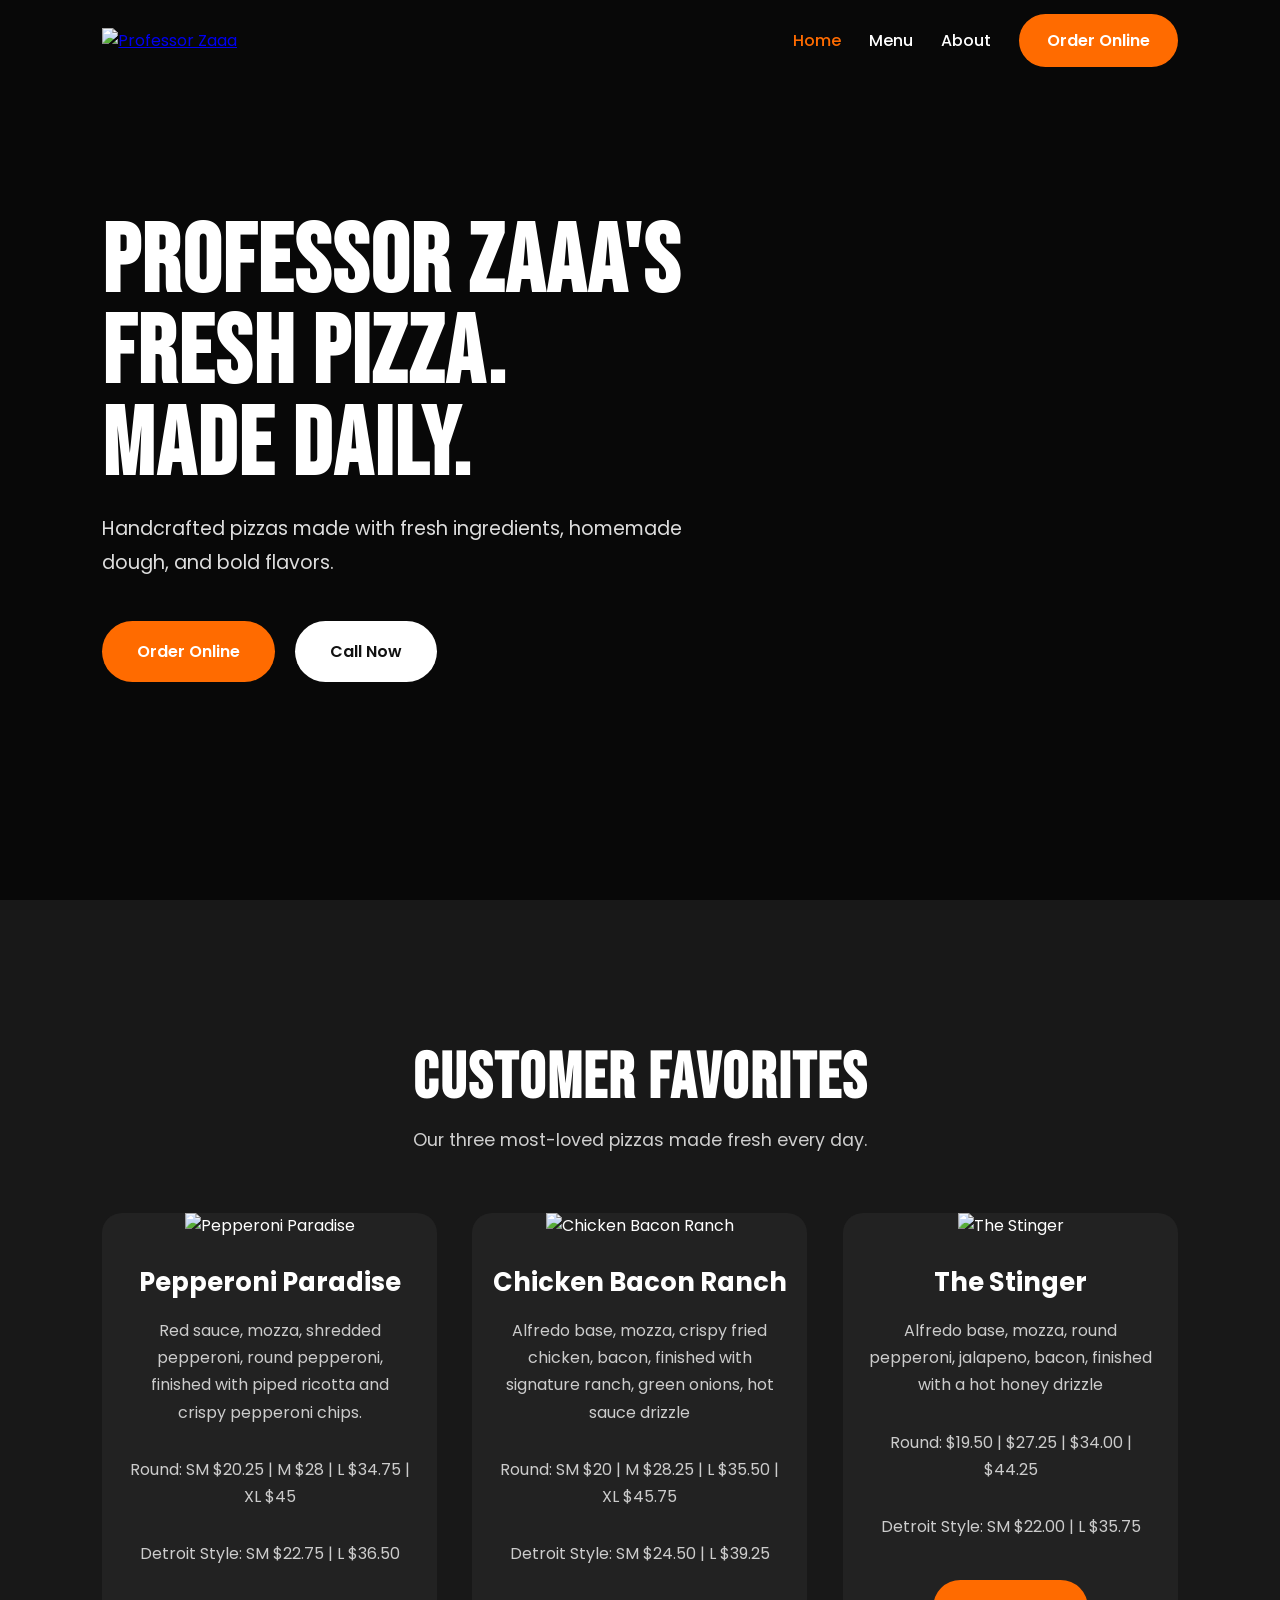
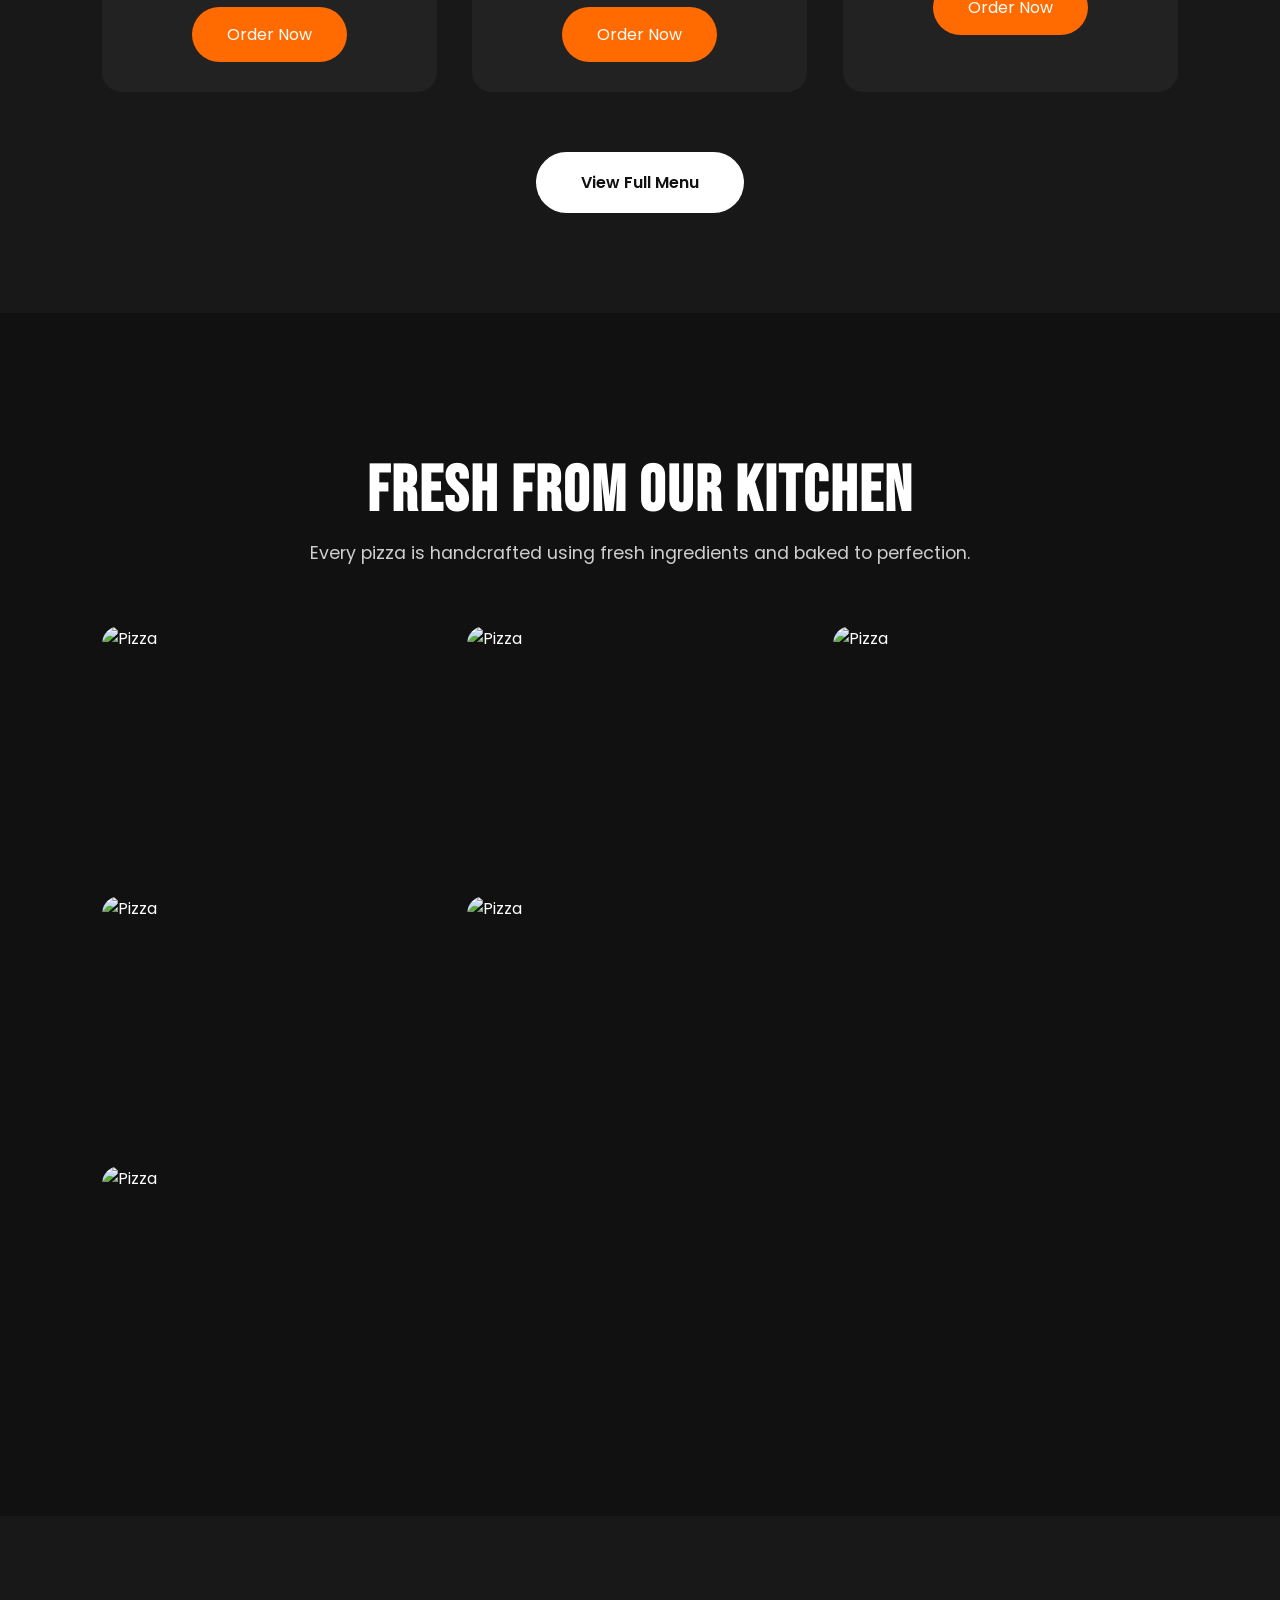
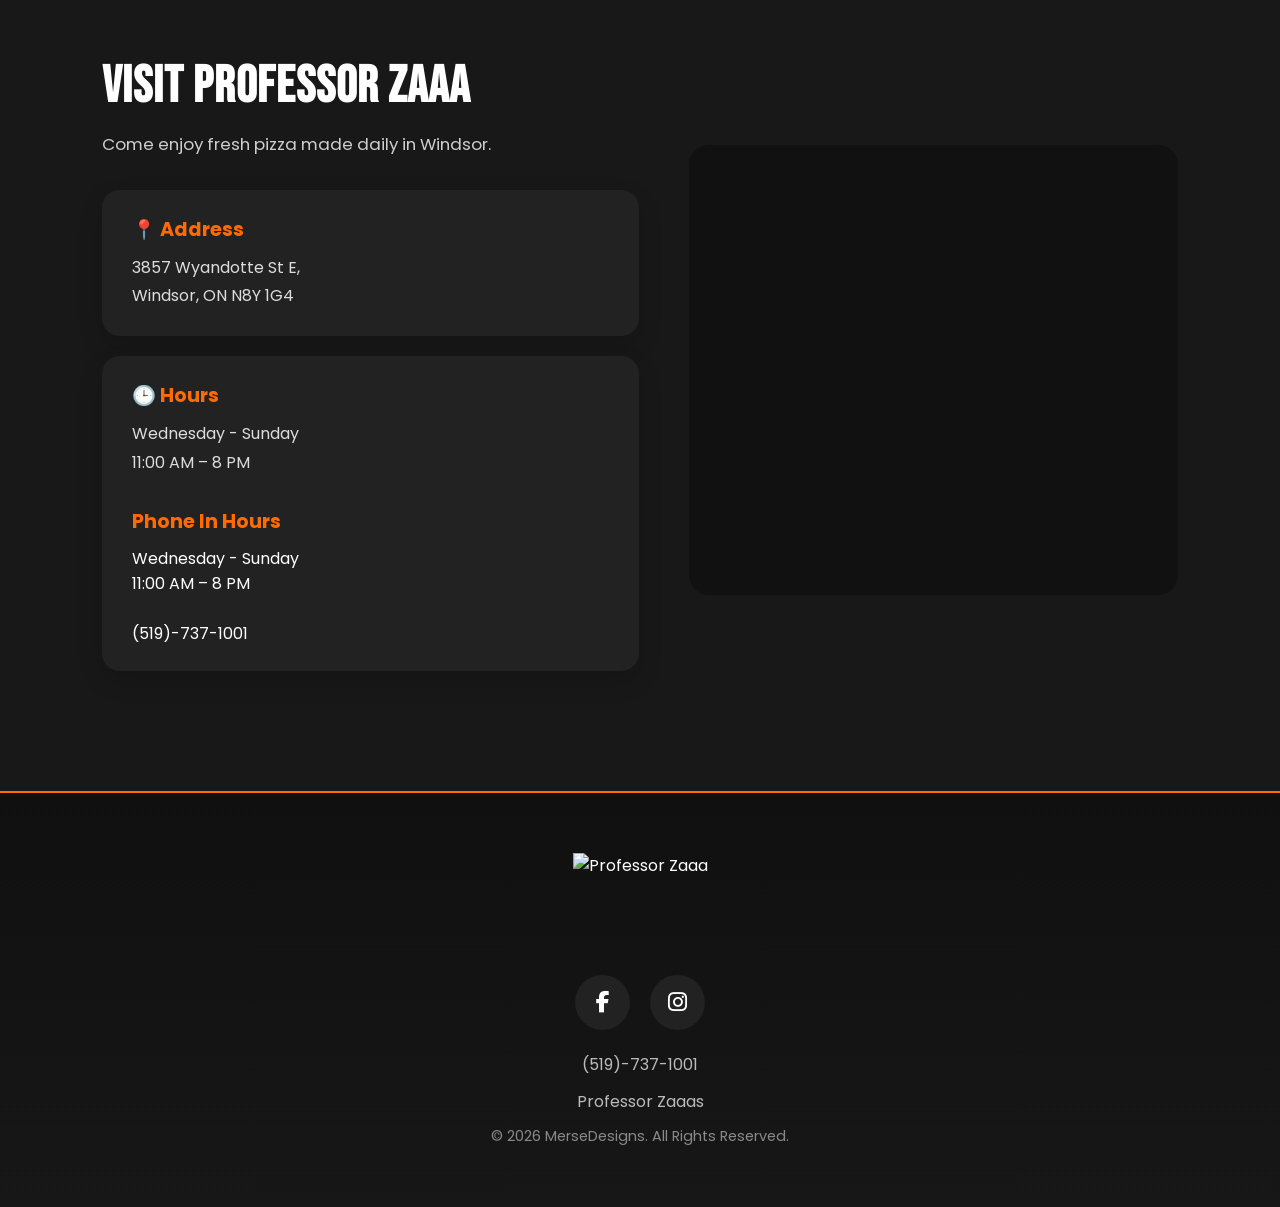
==== index.html @ fbc38f6f "base files uploaded" ====
<!DOCTYPE html>
<html lang="en">
<head>

<meta charset="UTF-8">
<meta name="viewport" content="width=device-width, initial-scale=1.0">

<title>Professor Zaaa | Windsor's Favorite Pizza</title>

<link rel="preconnect" href="https://fonts.googleapis.com">
<link rel="preconnect" href="https://fonts.gstatic.com" crossorigin>

<link href="https://fonts.googleapis.com/css2?family=Bebas+Neue&family=Poppins:wght@300;400;500;600;700&display=swap" rel="stylesheet">

<link rel="stylesheet" href="style.css">

<link rel="stylesheet" href="https://cdnjs.cloudflare.com/ajax/libs/font-awesome/6.5.2/css/all.min.css" crossorigin="anonymous" referrerpolicy="no-referrer">

</head>

<body>

<header>

<nav class="navbar">

<a href="#" class="logo">
<img src="img/cropped-cropped-professor-zaaa-colour-transparent-background.webp" alt="Professor Zaaa">
</a>

<ul class="nav-links">
    <li><a href="index.html" class="active">Home</a></li>
    <li><a href="menu.html">Menu</a></li>
    <li><a href="about.html">About</a></li>
    <li><a href="https://onlineordering.mealsy.ca/en/#/ProfessorZaaas/online/menus" class="order-link">Order Online</a></li>
</ul>

</nav>

</header>

<section class="hero">

<video autoplay muted loop playsinline>

<source src="assets/videos/hero.mp4" type="video/mp4">

</video>

<div class="overlay"></div>

<div class="hero-content">

<h1>Professor Zaaa's <br> Fresh Pizza.<br>Made Daily.</h1>

<p>
Handcrafted pizzas made with fresh ingredients,
homemade dough, and bold flavors.
</p>

<div class="buttons">

<a href="#https://onlineordering.mealsy.ca/en/#/ProfessorZaaas/online/menus" class="btn orange">
Order Online
</a>

<a href="tel:519-737-1001" class="btn dark">
Call Now
</a>

</div>

</div>

</section>

<section class="featured">

    <div class="section-title">

        <h2>Customer Favorites</h2>

        <p>Our three most-loved pizzas made fresh every day.</p>

    </div>

    <div class="pizza-grid">

        <div class="pizza-card">

            <img src="img/Pepperoni paradise.jpg" alt="Pepperoni Paradise">

            <h3>Pepperoni Paradise</h3>

            <p>Red sauce, mozza, shredded pepperoni, round pepperoni, finished with piped ricotta and crispy pepperoni chips.</p>
            <p>Round: SM $20.25 | M $28 | L $34.75 | XL $45</p>
            <p>Detroit Style: SM $22.75 | L $36.50</p>

            <span></span>

            <a href="#https://onlineordering.mealsy.ca/en/#/ProfessorZaaas/online/menus" class="order-card-btn">Order Now</a>

        </div>

        <div class="pizza-card">

            <img src="img/Chicken Bacon ranch.jpg" alt="Chicken Bacon Ranch">

            <h3>Chicken Bacon Ranch</h3>

            <p>Alfredo base, mozza, crispy fried chicken, bacon, finished with signature ranch, green onions, hot sauce drizzle</p>
            <p>Round: SM $20 | M $28.25 | L $35.50 | XL $45.75</p>
            <p>Detroit Style: SM $24.50 | L $39.25</p>

            <span></span>

            <a href="#" class="order-card-btn">Order Now</a>

        </div>

        <div class="pizza-card">

            <img src="img/The Stinger.jpg" alt="The Stinger">

            <h3>The Stinger</h3>

            <p>Alfredo base, mozza, round pepperoni, jalapeno, bacon, finished with a hot honey drizzle</p>
            <p>Round: $19.50 | $27.25 | $34.00 | $44.25</p>
            <p>Detroit Style: SM $22.00 | L $35.75</p>

            <span></span>

            <a href="#https://onlineordering.mealsy.ca/en/#/ProfessorZaaas/online/menus" class="order-card-btn">Order Now</a>

        </div>

    </div>

    <div class="menu-button">

        <a href="menu.html" class="view-menu-btn">
            View Full Menu
        </a>

    </div>

</section>

<!-- Gallery -->

<section class="gallery">

    <div class="section-title">

        <h2>Fresh From Our Kitchen</h2>

        <p>Every pizza is handcrafted using fresh ingredients and baked to perfection.</p>

    </div>

    <div class="gallery-grid">

        <div class="gallery-item">
            <img src="img/gallery_images/gallery1.jpg" alt="Pizza">
        </div>

        <div class="gallery-item">
            <img src="img/gallery_images/gallery2.jpg" alt="Pizza">
        </div>

        <div class="gallery-item tall">
            <img src="img/gallery_images/gallery3.jpg" alt="Pizza">
        </div>

        <div class="gallery-item">
            <img src="img/gallery_images/gallery4.jpg" alt="Pizza">
        </div>

        <div class="gallery-item">
            <img src="img/gallery_images/gallery5.jpg" alt="Pizza">
        </div>

        <div class="gallery-item">
            <img src="img/gallery_images/gallery6.jpg" alt="Pizza">
        </div>

    </div>

</section>

<section class="location">

    <div class="location-info">

        <h2>Visit Professor Zaaa</h2>

        <p>Come enjoy fresh pizza made daily in Windsor.</p>

        <div class="info-box">

            <h3>📍 Address</h3>

            <p>
            3857 Wyandotte St E,<br>
            Windsor, ON N8Y 1G4
            </p>

        </div>

        <div class="info-box">

            <h3>🕒 Hours</h3>

            <p>

            Wednesday - Sunday<br>
            11:00 AM – 8 PM

            <br><br>

            <h3>Phone In Hours</h3>

           Wednesday - Sunday<br>
            11:00 AM – 8 PM

            <br><br>

            (519)-737-1001

            </p>

        </div>

    </div>

    <div class="map">
        <iframe src="https://www.google.com/maps/embed?pb=!1m18!1m12!1m3!1d2949.8520801299665!2d-82.99236852342149!3d42.324353637356054!2m3!1f0!2f0!3f0!3m2!1i1024!2i768!4f13.1!3m3!1m2!1s0x883b2bb8f46ad1ed%3A0x9d206f282aa533de!2sProfessor%20Zaaa&#39;s%20Pizza!5e0!3m2!1sen!2sca!4v1784927118794!5m2!1sen!2sca" width="600" height="450" style="border:0;" allowfullscreen="" loading="lazy" referrerpolicy="strict-origin-when-cross-origin"></iframe>
    </div>

</section>

<footer class="site-footer">

    <div class="footer-content">

        <img src="img/cropped-cropped-professor-zaaa-colour-transparent-background.webp" alt="Professor Zaaa">

        <div class="socials">

            <a href="#"><i class="fab fa-facebook-f"></i></a>

            <a href="#"><i class="fab fa-instagram"></i></a>

        </div>

        <p>(519)-737-1001</p>

        <p>Professor Zaaas</p>

        <p class="copyright">

            © 2026 MerseDesigns. All Rights Reserved.

        </p>

    </div>

</footer>











</body>
</html>
---- style.css ----
*{
margin:0;
padding:0;
box-sizing:border-box;
}

body{

font-family:Poppins,sans-serif;
background:#111;
color:white;

}

.navbar{

position:absolute;
top:0;
left:0;

width:100%;

padding:28px 8%;

display:flex;
justify-content:space-between;
align-items:center;

gap:24px;

z-index:100;

}

.logo img{

height:70px;

}

.nav-links{

display:flex;
list-style:none;
gap:28px;
align-items:center;

}

.nav-links a{

color:white;
text-decoration:none;
font-weight:500;
transition:.3s;
padding:8px 0;

}

.nav-links a:hover{

color:#ff6b00;

}

.order-btn,
.nav-links .order-link{

background:#ff6b00;
padding:15px 28px;

border-radius:40px;

color:white;
text-decoration:none;
font-weight:600;

transition:.3s;

}

.order-btn:hover,
.nav-links .order-link:hover{

transform:translateY(-3px);

}

.hero{

height:100vh;
position:relative;
overflow:hidden;

}

.hero video{

position:absolute;

width:100%;
height:100%;

object-fit:cover;

}

.overlay{

position:absolute;

width:100%;
height:100%;

background:rgba(0,0,0,.55);

}

.hero-content{

position:relative;

z-index:10;

height:100%;

display:flex;
flex-direction:column;

justify-content:center;

padding-left:8%;

max-width:700px;

}

.hero h1{

font-family:'Bebas Neue',sans-serif;

font-size:6rem;

line-height:0.95;

letter-spacing:2px;

margin-bottom:20px;

}

.hero p{

font-size:1.2rem;

margin-bottom:40px;

color:#ddd;

line-height:1.8;

}

.buttons{

display:flex;
gap:20px;

}

.btn{

padding:18px 35px;

border-radius:40px;

text-decoration:none;

font-weight:600;

transition:.3s;

}

.orange{

background:#ff6b00;
color:white;

}

.dark{

background:white;
color:#111;

}

.btn:hover{

transform:translateY(-5px);

}

/* Featured Section */

.featured{

padding:140px 8% 100px;
background:#181818;

}

.section-title{

text-align:center;
margin-bottom:60px;

}

.section-title h2{

font-family:'Bebas Neue',sans-serif;
font-size:4rem;
letter-spacing:2px;
margin-bottom:10px;

}

.section-title p{

color:#cfcfcf;
font-size:1.1rem;

}

.pizza-grid{

display:grid;
grid-template-columns:repeat(3,1fr);
gap:35px;

}

.pizza-card{

background:#222;
border-radius:20px;
overflow:hidden;
text-align:center;
transition:transform .25s ease, box-shadow .25s ease;
transform:translateZ(0);
will-change:transform, box-shadow;
backface-visibility:hidden;

}

.pizza-card:hover{

transform:translateY(-8px) translateZ(0);
box-shadow:0 18px 40px rgba(0,0,0,.25);

}

.pizza-card img{

width:100%;
height:250px;
object-fit:cover;
transition:transform .25s ease, filter .25s ease;
transform:translateZ(0);
backface-visibility:hidden;

}

.pizza-card:hover img{

transform:scale(1.03) translateZ(0);
filter:brightness(1.04);

}

.pizza-card h3{

margin-top:25px;
font-size:1.6rem;

}

.pizza-card p{

padding:15px 25px;
color:#ccc;
line-height:1.7;

}

.pizza-card span{

display:block;
font-size:2rem;
font-weight:700;
color:#ff6b00;
margin-bottom:25px;

}

.order-card-btn{

display:inline-block;
margin-bottom:30px;
padding:15px 35px;
background:#ff6b00;
color:white;
text-decoration:none;
border-radius:50px;
transition:.3s;

}

.order-card-btn:hover{

background:#ff8433;

}

.menu-button{

text-align:center;
margin-top:60px;

}

.view-menu-btn{

display:inline-block;
padding:18px 45px;
background:white;
color:#111;
text-decoration:none;
border-radius:50px;
font-weight:600;
transition:.3s;

}

.view-menu-btn:hover{

background:#ff6b00;
color:white;

}

/* Gallery */

.gallery{

padding:140px 8% 100px;
background:#111;

}

.gallery-grid{

display:grid;

grid-template-columns:repeat(3,1fr);

grid-auto-rows:250px;

gap:20px;

margin-top:60px;

}

.gallery-item{

overflow:hidden;

border-radius:18px;

}

.gallery-item img{

width:100%;
height:100%;

object-fit:cover;

transition:.5s;

cursor:pointer;

}

.gallery-item:hover img{

transform:scale(1.1);

}

.tall{

grid-row:span 2;

}

.location{

padding:140px 8% 100px;
background:#181818;
display:grid;
grid-template-columns:1.1fr 1fr;
gap:50px;
align-items:center;

}

.location-info{

max-width:600px;

}

.location-info h2{

font-family:'Bebas Neue',sans-serif;
font-size:3.2rem;
letter-spacing:1px;
margin-bottom:12px;

}

.location-info > p{

color:#cfcfcf;
font-size:1.05rem;
line-height:1.8;
margin-bottom:30px;

}

.info-box{

background:#222;
border-radius:18px;
padding:25px 30px;
margin-bottom:20px;
box-shadow:0 10px 25px rgba(0,0,0,.15);

}

.info-box h3{

font-size:1.2rem;
margin-bottom:10px;
color:#ff6b00;

}

.info-box p{

color:#ddd;
line-height:1.8;
margin:0;

}

.map iframe{

width:100%;
min-height:420px;
border:0;
border-radius:20px;
background:#111;

}

.menu-hero{

min-height:45vh;
display:flex;
align-items:center;
justify-content:center;
text-align:center;
padding:180px 8% 90px;
background:linear-gradient(135deg, rgba(255,107,0,.9), rgba(0,0,0,.8)), url('img/pepperoni-paradise.jpg') center/cover no-repeat;

}

.menu-hero-content{

max-width:760px;

}

.eyebrow{

display:inline-block;
margin-bottom:10px;
letter-spacing:3px;
text-transform:uppercase;
font-weight:700;
color:#ffd0a8;

}

.menu-hero h1{

font-family:'Bebas Neue',sans-serif;
font-size:4rem;
letter-spacing:2px;
margin-bottom:12px;

}

.menu-hero p{

color:#f4f4f4;
line-height:1.8;
font-size:1.05rem;

}

.menu-page{

padding:120px 8% 80px;
background:#181818;

}

.about-hero{

min-height:45vh;
display:flex;
align-items:center;
justify-content:center;
text-align:center;
padding:180px 8% 90px;
background:linear-gradient(135deg, rgba(255,107,0,.9), rgba(0,0,0,.8)), url('img/Chicken Bacon ranch.jpg') center/cover no-repeat;

}

.about-hero-content{

max-width:760px;

}

.about-hero h1{

font-family:'Bebas Neue',sans-serif;
font-size:4rem;
letter-spacing:2px;
margin-bottom:12px;

}

.about-hero p{

color:#f4f4f4;
line-height:1.8;
font-size:1.05rem;

}

.about-story{

padding:0 8% 80px;
background:#181818;
display:grid;
grid-template-columns:1.1fr 0.9fr;
gap:40px;
align-items:center;

}

.about-story-image{

overflow:hidden;
border-radius:24px;
box-shadow:0 16px 40px rgba(0,0,0,.25);
background:#111;

}

.about-story-image img{

display:block;
width:100%;
height:auto;
max-height:none;
object-fit:contain;
background:#111;

}

.about-story-content h2{

font-family:'Bebas Neue',sans-serif;
font-size:2.8rem;
letter-spacing:1px;
margin-bottom:12px;

}

.about-story-content p{

color:#ddd;
line-height:1.8;

}

.about-section{

padding:120px 8% 80px;
background:#181818;
display:grid;
grid-template-columns:repeat(3, 1fr);
gap:24px;

}

.about-card{

background:#222;
border-radius:20px;
padding:30px;
box-shadow:0 12px 30px rgba(0,0,0,.16);

}

.about-card h2{

font-family:'Bebas Neue',sans-serif;
font-size:2rem;
letter-spacing:1px;
margin-bottom:12px;
color:#ff6b00;

}

.about-card p{

color:#ddd;
line-height:1.8;

}

.menu-accordion{

display:flex;
flex-direction:column;
gap:16px;
max-width:900px;
margin:0 auto;

}

.menu-panel{

background:#222;
border-radius:18px;
overflow:hidden;
box-shadow:0 12px 30px rgba(0,0,0,.16);

}

.menu-panel summary{

list-style:none;
cursor:pointer;
padding:22px 28px;
font-size:1.2rem;
font-weight:700;
color:white;
position:relative;

}

.menu-panel summary::-webkit-details-marker{

display:none;

}

.menu-panel summary::after{

content:'+';
position:absolute;
right:24px;
top:50%;
transform:translateY(-50%);
color:#ff6b00;
font-size:1.4rem;

}

.menu-panel[open] summary::after{

content:'–';

}

.menu-items{

padding:0 28px 24px;

display:grid;
gap:16px;

}

.menu-item{

background:#2f2f2f;
border-radius:14px;
padding:18px 20px;

}

.menu-item-header{

display:flex;
justify-content:space-between;
align-items:center;
gap:16px;
margin-bottom:8px;

}

.menu-item h3{

font-size:1.05rem;
margin:0;

}

.price{

color:#ff6b00;
font-weight:700;
white-space:nowrap;

}

.menu-item p{

color:#ccc;
line-height:1.7;
margin:0;

}

.pizza-style-intro{

text-align:center;
padding:0 28px 20px;
color:#ddd;

}

.pizza-style-title{

font-weight:700;
color:#ff6b00;
margin:10px 0 4px;
letter-spacing:1px;
text-transform:uppercase;

}

.menu-image-wrap{

text-align:center;
padding:0 28px 24px;

}

.menu-image-wrap img{

display:block;
margin:0 auto;
max-width:100%;
height:auto;
border-radius:16px;
object-fit:contain;
background:#111;

}

.menu-clickable-image{

cursor:pointer;
transition:transform .25s ease, box-shadow .25s ease;

}

.menu-clickable-image:hover{

transform:scale(1.02);
box-shadow:0 12px 30px rgba(0,0,0,.2);

}

.image-modal{

position:fixed;
inset:0;
background:rgba(0,0,0,.9);
display:none;
align-items:center;
justify-content:center;
padding:24px;
z-index:200;

}

.image-modal.open{

display:flex;

}

.image-modal img{

max-width:100%;
max-height:100%;
object-fit:contain;
border-radius:16px;
box-shadow:0 20px 60px rgba(0,0,0,.35);

}

.image-modal-close{

position:absolute;
top:20px;
right:20px;
background:#fff;
color:#111;
border:none;
border-radius:50%;
width:44px;
height:44px;
font-size:1.6rem;
cursor:pointer;

}

.nav-links a.active{

color:#ff6b00;

}

.site-footer{

background:linear-gradient(180deg, #101010 0%, #171717 100%);

padding:60px 8%;

text-align:center;

border-top:2px solid #ff6b00;

}

@media (max-width: 900px){

.navbar{

padding:22px 6%;
flex-wrap:wrap;
gap:18px;

}

.nav-links{

gap:20px;
flex-wrap:wrap;
justify-content:center;
width:100%;

}

.hero{

min-height:100vh;
height:auto;

}

.hero-content{

padding:140px 6% 80px;
max-width:none;

}

.buttons{

flex-wrap:wrap;

}

.pizza-grid{

grid-template-columns:1fr 1fr;

}

.gallery-grid{

grid-template-columns:1fr 1fr;

}

.tall{

grid-row:span 1;

}

.location{

grid-template-columns:1fr;
gap:30px;

}

.map iframe{

min-height:300px;

}

}

@media (max-width: 900px){

.about-story{

grid-template-columns:1fr;
gap:24px;

}

.about-section{

grid-template-columns:1fr;

}

}

@media (max-width: 600px){

.menu-hero{

padding:160px 5% 70px;

}

.menu-hero h1,
.about-hero h1{

font-size:3rem;

}

.menu-page{

padding:120px 5% 70px;

}

.menu-panel summary{

padding:18px 20px;

}

.about-hero{

padding:160px 5% 70px;

}

.about-story{

padding:0 5% 70px;

}

.about-section{

padding:120px 5% 70px;

}

.about-card{

padding:24px;

}

.menu-items{

padding:0 20px 20px;

}

.navbar{

padding:18px 5%;

}

.logo img{

height:55px;

}

.nav-links{

gap:12px 16px;
font-size:.95rem;

}

.order-btn{

padding:12px 20px;

}

.hero h1{

font-size:3.2rem;

}

.hero p{

font-size:1rem;
margin-bottom:28px;

}

.btn{

width:100%;
text-align:center;

}

.featured,
.gallery,
.location,
.site-footer{

padding:110px 5% 80px;

}

.section-title h2{

font-size:2.6rem;

}

.pizza-grid,
.gallery-grid{

grid-template-columns:1fr;

}

.pizza-card img{

height:220px;

}

.location-info h2{

font-size:2.4rem;

}

.info-box{

padding:20px;

}

.socials{

flex-wrap:wrap;
gap:12px;

}

}

.footer-content{

max-width:900px;

margin:0 auto;

display:flex;

flex-direction:column;

align-items:center;

gap:12px;

}

.footer-content img{

height:80px;

margin-bottom:10px;

}

.socials{

display:flex;

justify-content:center;

gap:20px;

margin:20px 0 10px;

}

.socials a{

width:55px;

height:55px;

background:#222;

border-radius:50%;

display:flex;

justify-content:center;

align-items:center;

font-size:22px;

color:white;

transition:.3s;

text-decoration:none;

}

.socials a:hover{

background:#ff6b00;

transform:translateY(-5px);

}

.footer-content a{

color:white;

text-decoration:none;

}

.footer-content p{

color:#bbb;

margin:0;

}

.copyright{

margin-top:15px;

font-size:.9rem;

opacity:.7;

}
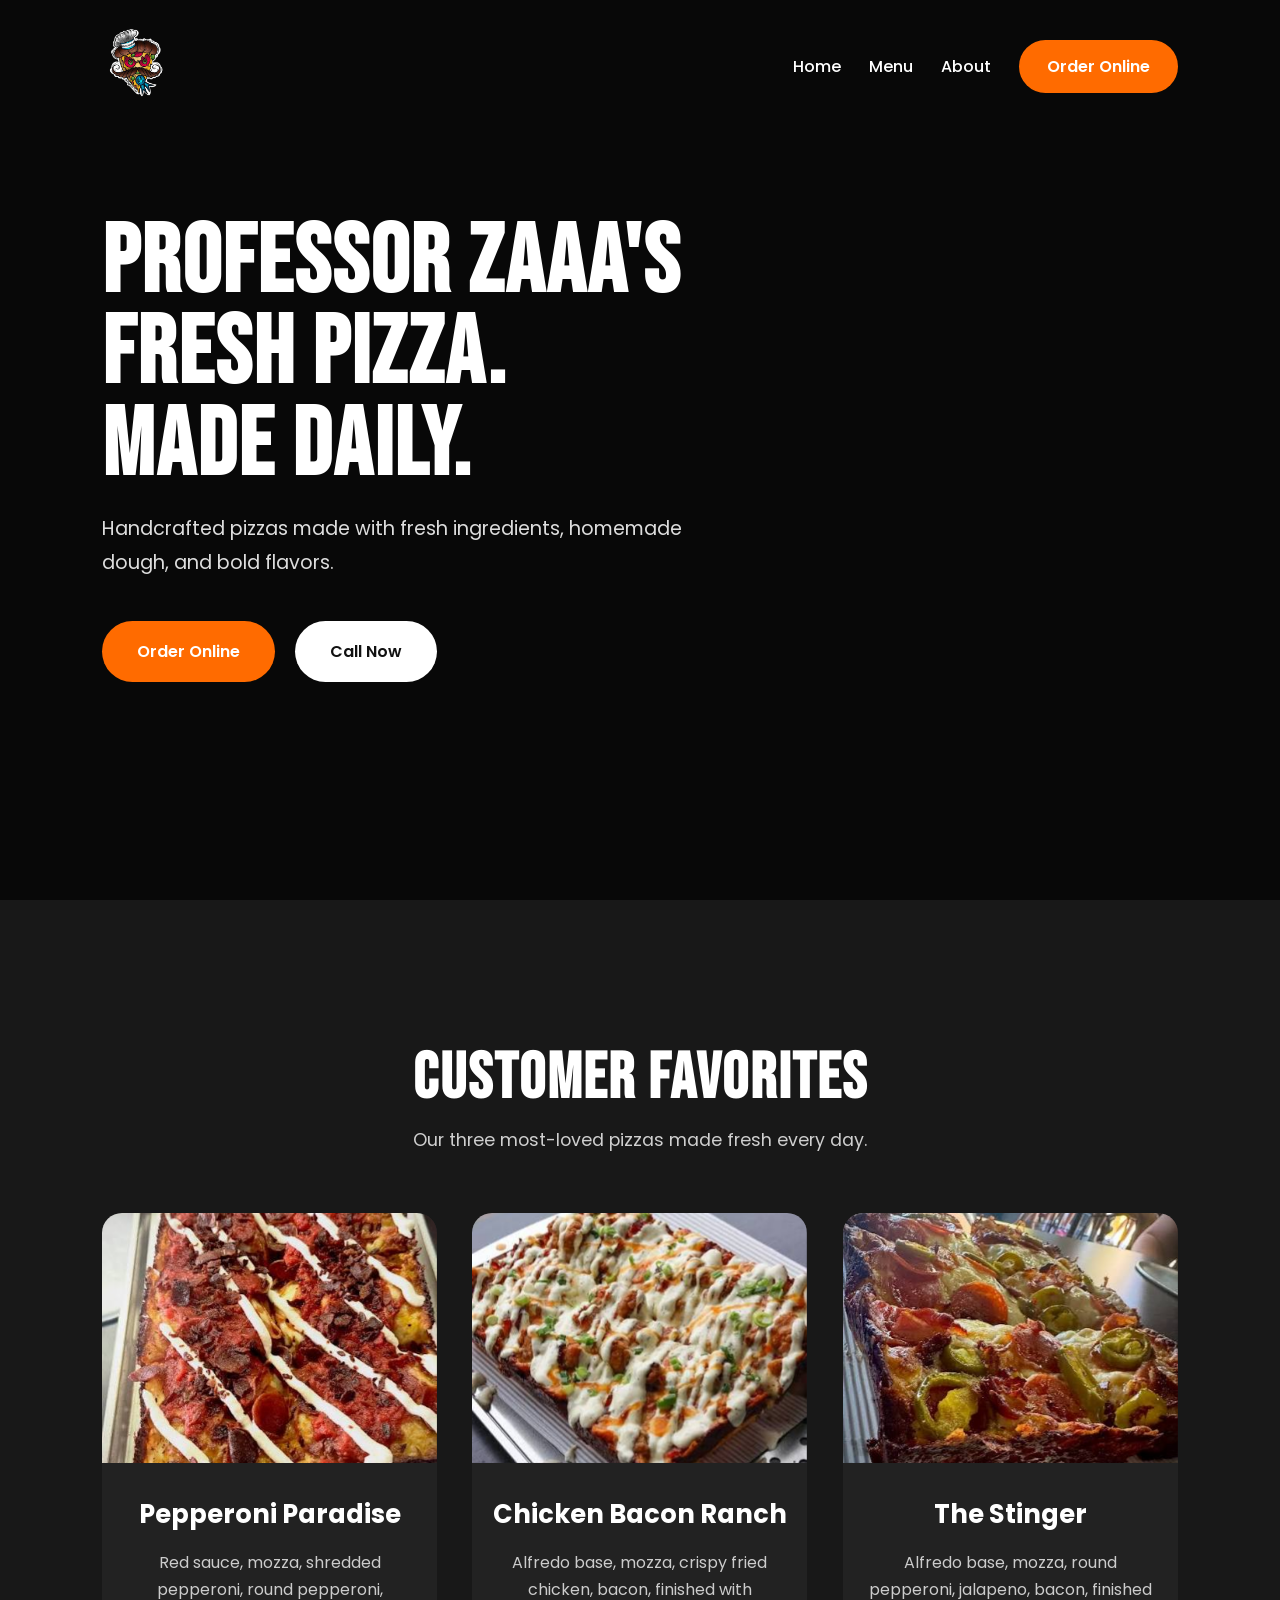
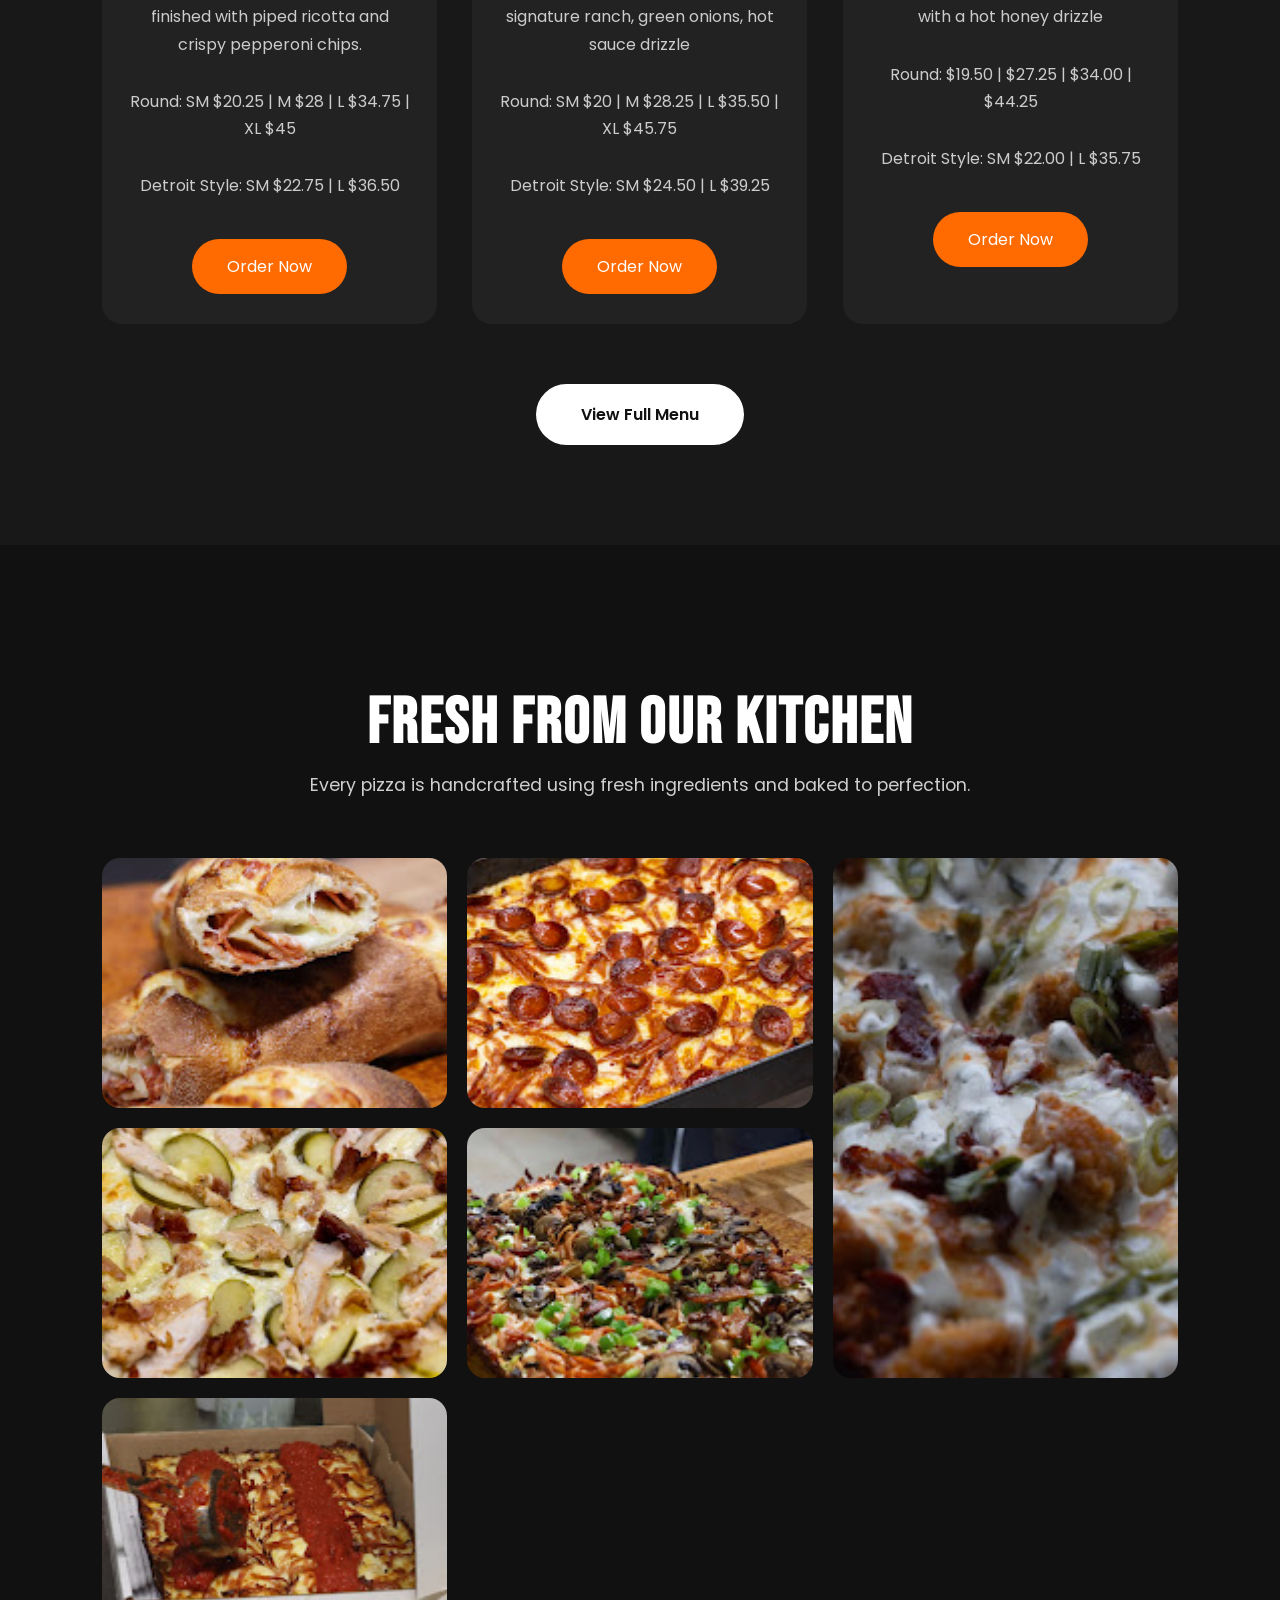
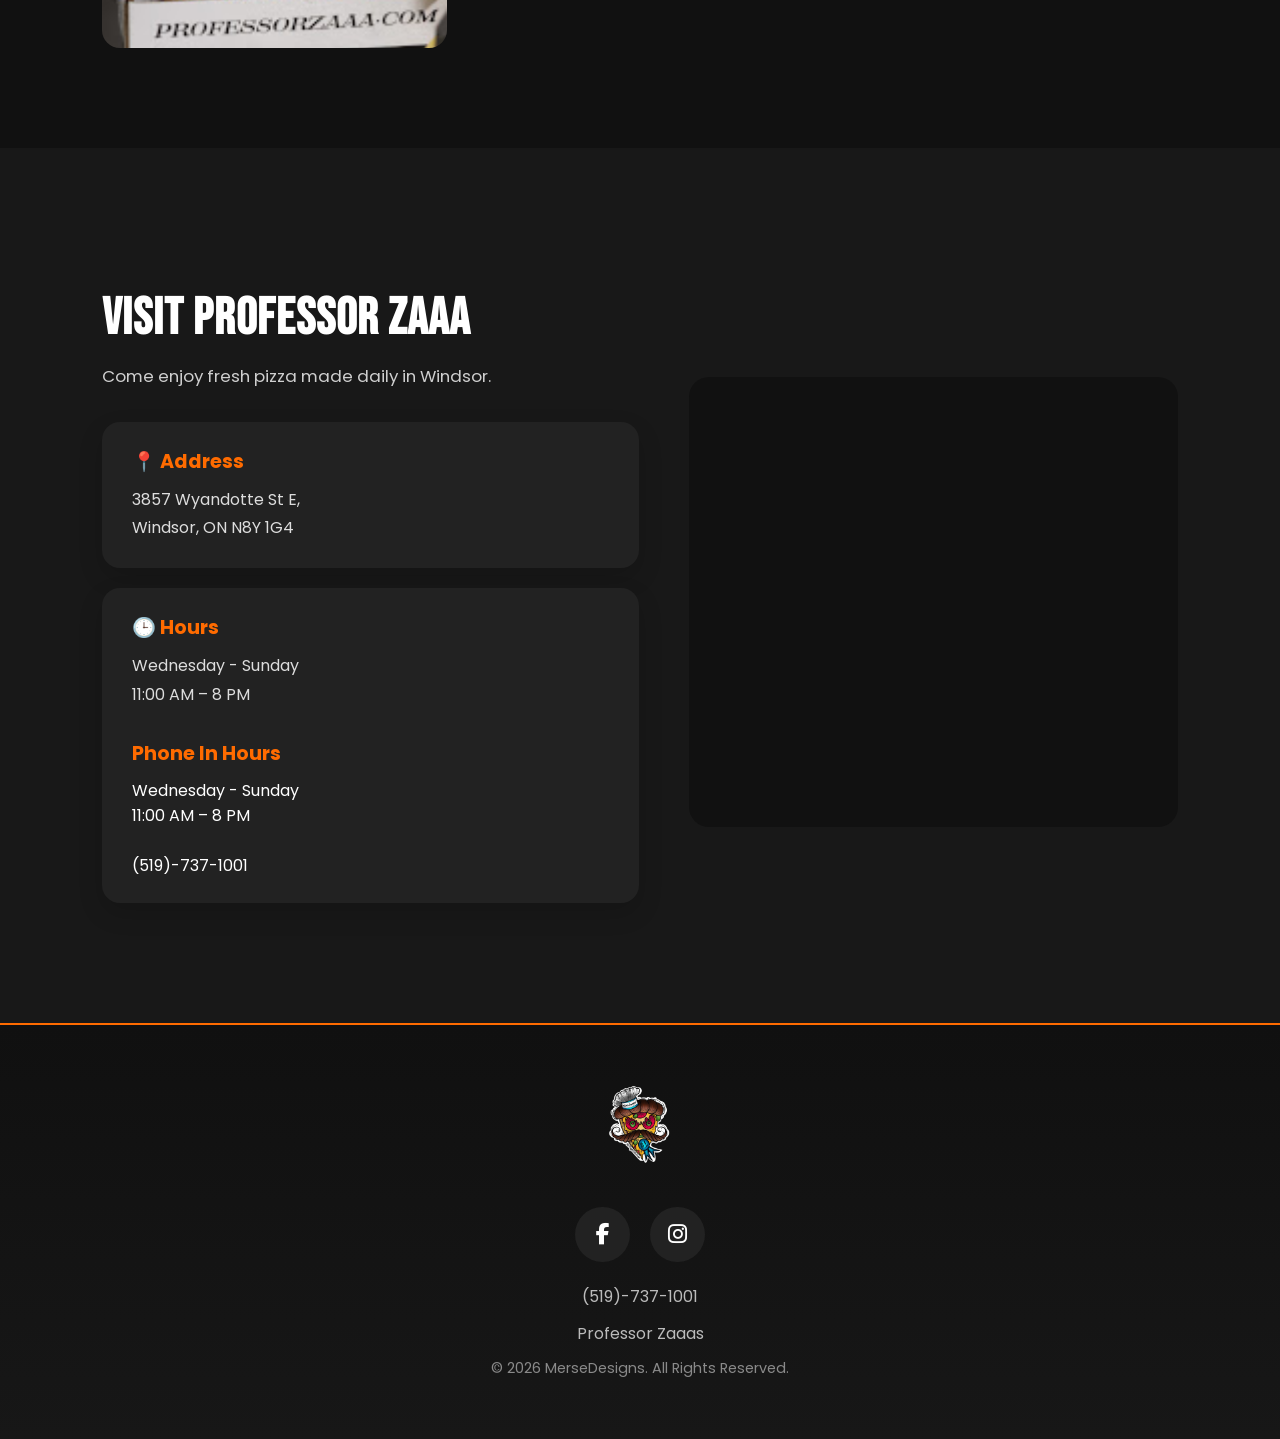
==== commit 2e0494fe: "pages updated" ====
--- a/index.html
+++ b/index.html
@@ -29,7 +29,7 @@
 </a>
 
 <ul class="nav-links">
-    <li><a href="index.html" class="active">Home</a></li>
+    <li><a href="index.html" >Home</a></li>
     <li><a href="menu.html">Menu</a></li>
     <li><a href="about.html">About</a></li>
     <li><a href="https://onlineordering.mealsy.ca/en/#/ProfessorZaaas/online/menus" class="order-link">Order Online</a></li>
@@ -43,7 +43,7 @@
 
 <video autoplay muted loop playsinline>
 
-<source src="assets/videos/hero.mp4" type="video/mp4">
+<source src="video/6096031-uhd_4096_2160_30fps.mp4" type="video/mp4">
 
 </video>
 
@@ -60,7 +60,7 @@
 
 <div class="buttons">
 
-<a href="#https://onlineordering.mealsy.ca/en/#/ProfessorZaaas/online/menus" class="btn orange">
+<a href="https://onlineordering.mealsy.ca/en/#/ProfessorZaaas/online/menus" class="btn orange">
 Order Online
 </a>
 
@@ -98,7 +98,7 @@
 
             <span></span>
 
-            <a href="#https://onlineordering.mealsy.ca/en/#/ProfessorZaaas/online/menus" class="order-card-btn">Order Now</a>
+            <a href="https://onlineordering.mealsy.ca/en/#/ProfessorZaaas/online/menus" class="order-card-btn">Order Now</a>
 
         </div>
 
@@ -114,7 +114,7 @@
 
             <span></span>
 
-            <a href="#" class="order-card-btn">Order Now</a>
+            <a href="https://onlineordering.mealsy.ca/en/#/ProfessorZaaas/online/menus" class="order-card-btn">Order Now</a>
 
         </div>
 
@@ -130,7 +130,7 @@
 
             <span></span>
 
-            <a href="#https://onlineordering.mealsy.ca/en/#/ProfessorZaaas/online/menus" class="order-card-btn">Order Now</a>
+            <a href="https://onlineordering.mealsy.ca/en/#/ProfessorZaaas/online/menus" class="order-card-btn">Order Now</a>
 
         </div>
 
